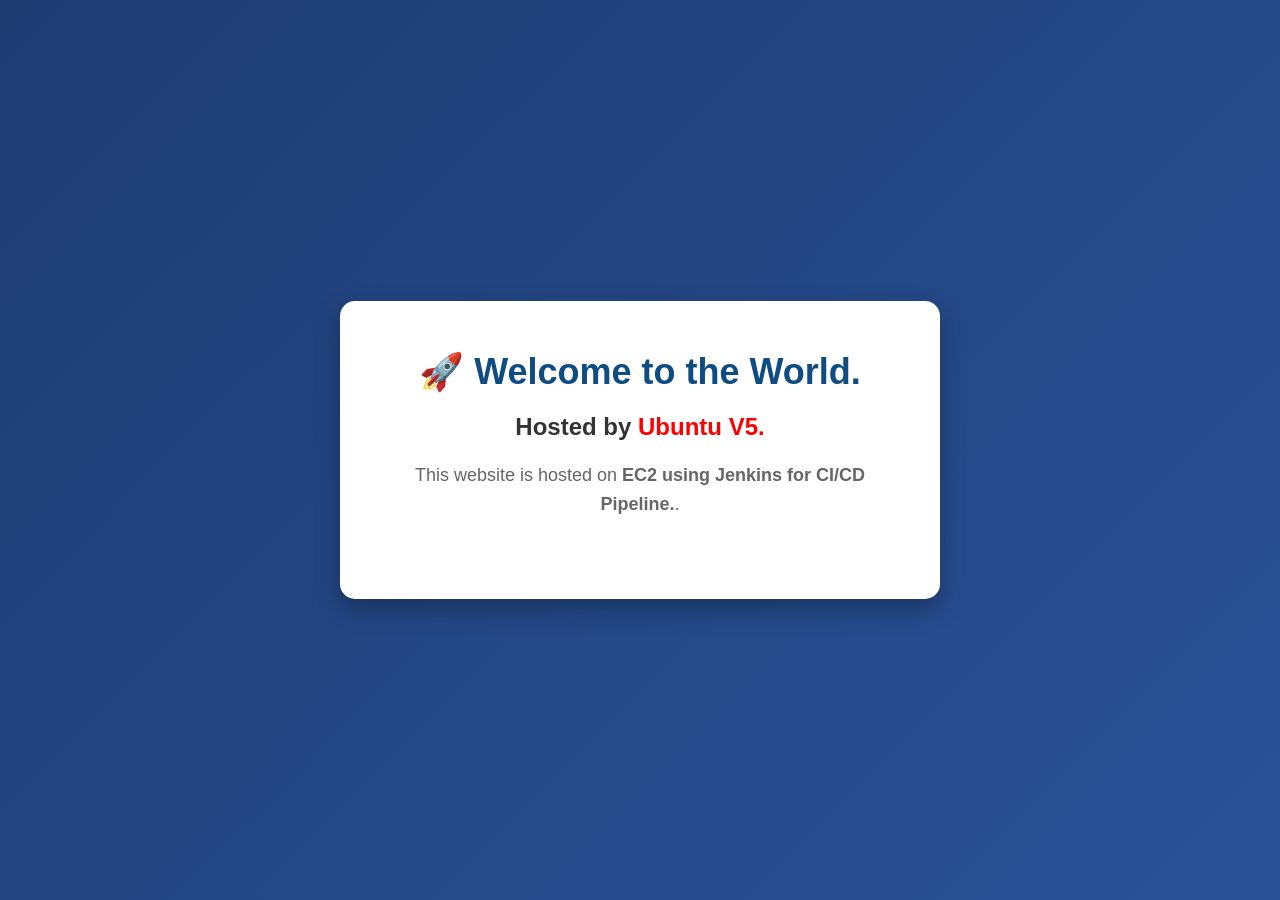
==== index.html @ b405474a "V5" ====
<!DOCTYPE html>
<html lang="en">
<head>
    <meta charset="UTF-8">
    <meta name="viewport" content="width=device-width, initial-scale=1.0">
    <title>Static Website</title>
    <link href="style.css" rel="stylesheet">
</head>

<body>

    <div class="container">
        <h1>🚀 Welcome to the World.</h1>

        <h2>Hosted by <span>Ubuntu V5.</span></h2>

        <p>
            This website is hosted on <strong>EC2 using Jenkins for CI/CD Pipeline.</strong>.
        </p>

    </div>

</body>
</html>
---- style.css ----
* {
    margin: 0;
    padding: 0;
    box-sizing: border-box;
}

body {
    font-family: Arial, Helvetica, sans-serif;
    background: linear-gradient(135deg, #1e3c72, #2a5298);
    height: 100vh;
    display: flex;
    justify-content: center;
    align-items: center;
}

.container {
    background: white;
    padding: 50px;
    width: 600px;
    border-radius: 15px;
    text-align: center;
    box-shadow: 0 10px 25px rgba(0,0,0,0.3);
}

h1 {
    color: #0f4c81;
    margin-bottom: 20px;
    font-size: 36px;
}

h2 {
    color: #333;
    margin-bottom: 20px;
}

span {
    color: #FF0000;
    font-weight: bold;
}

p {
    color: #666;
    font-size: 18px;
    margin-bottom: 30px;
    line-height: 1.6;
}
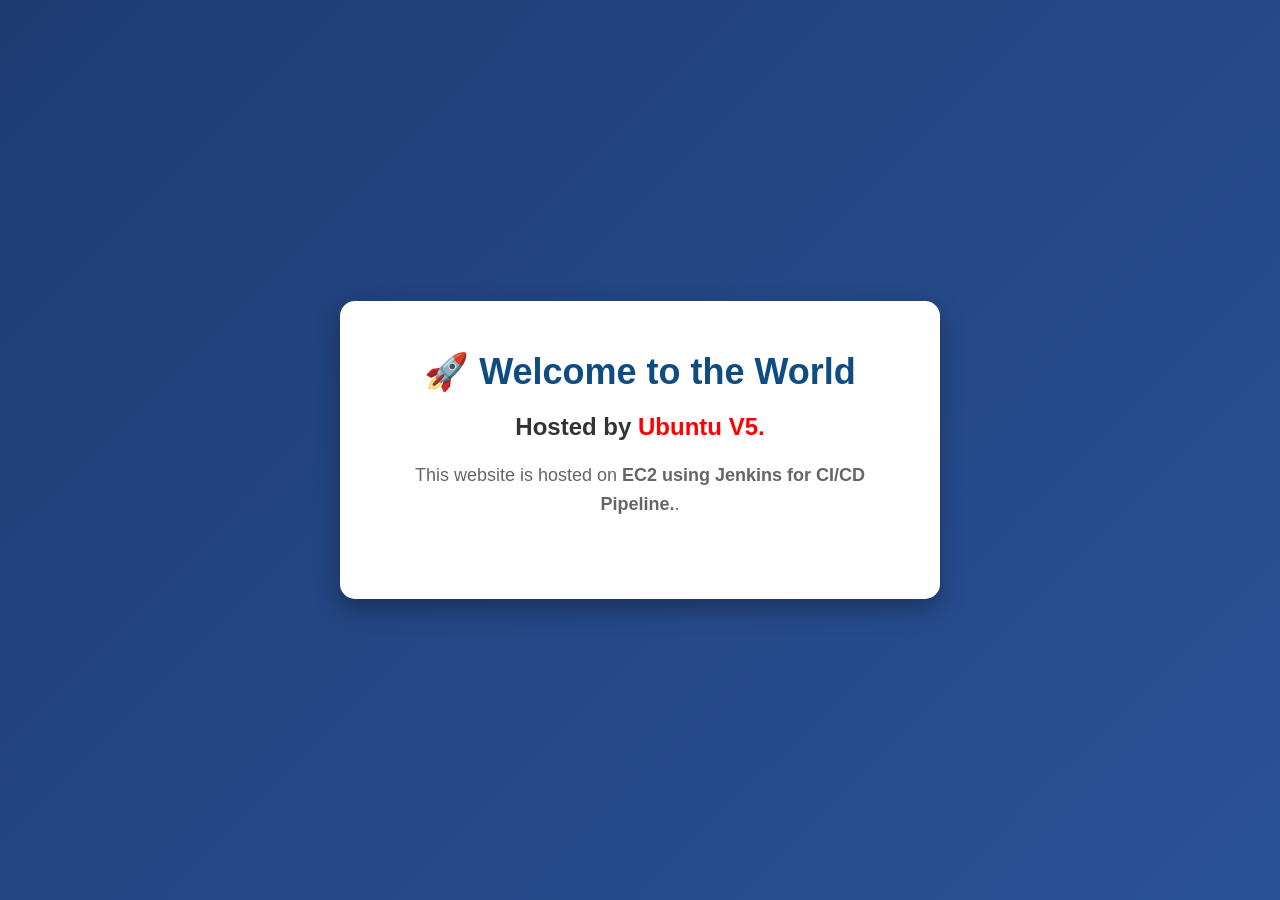
==== commit e62e2299: "nothing" ====
--- a/index.html
+++ b/index.html
@@ -10,7 +10,7 @@
 <body>
 
     <div class="container">
-        <h1>🚀 Welcome to the World.</h1>
+        <h1>🚀 Welcome to the World</h1>
 
         <h2>Hosted by <span>Ubuntu V5.</span></h2>
 
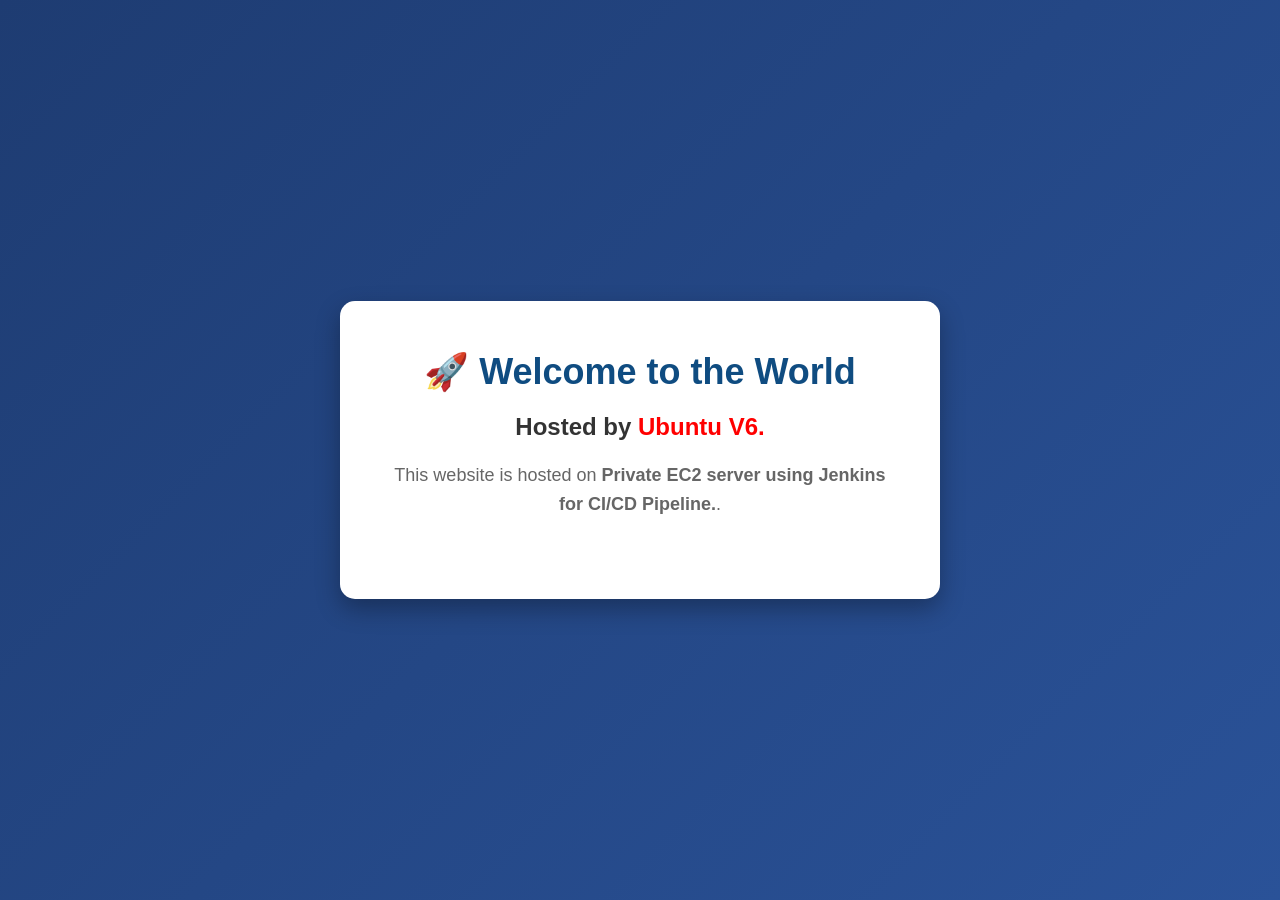
==== commit bac5559f: "EC2 private server" ====
--- a/index.html
+++ b/index.html
@@ -12,10 +12,10 @@
     <div class="container">
         <h1>🚀 Welcome to the World</h1>
 
-        <h2>Hosted by <span>Ubuntu V5.</span></h2>
+        <h2>Hosted by <span>Ubuntu V6.</span></h2>
 
         <p>
-            This website is hosted on <strong>EC2 using Jenkins for CI/CD Pipeline.</strong>.
+            This website is hosted on <strong>Private EC2 server using Jenkins for CI/CD Pipeline.</strong>.
         </p>
 
     </div>
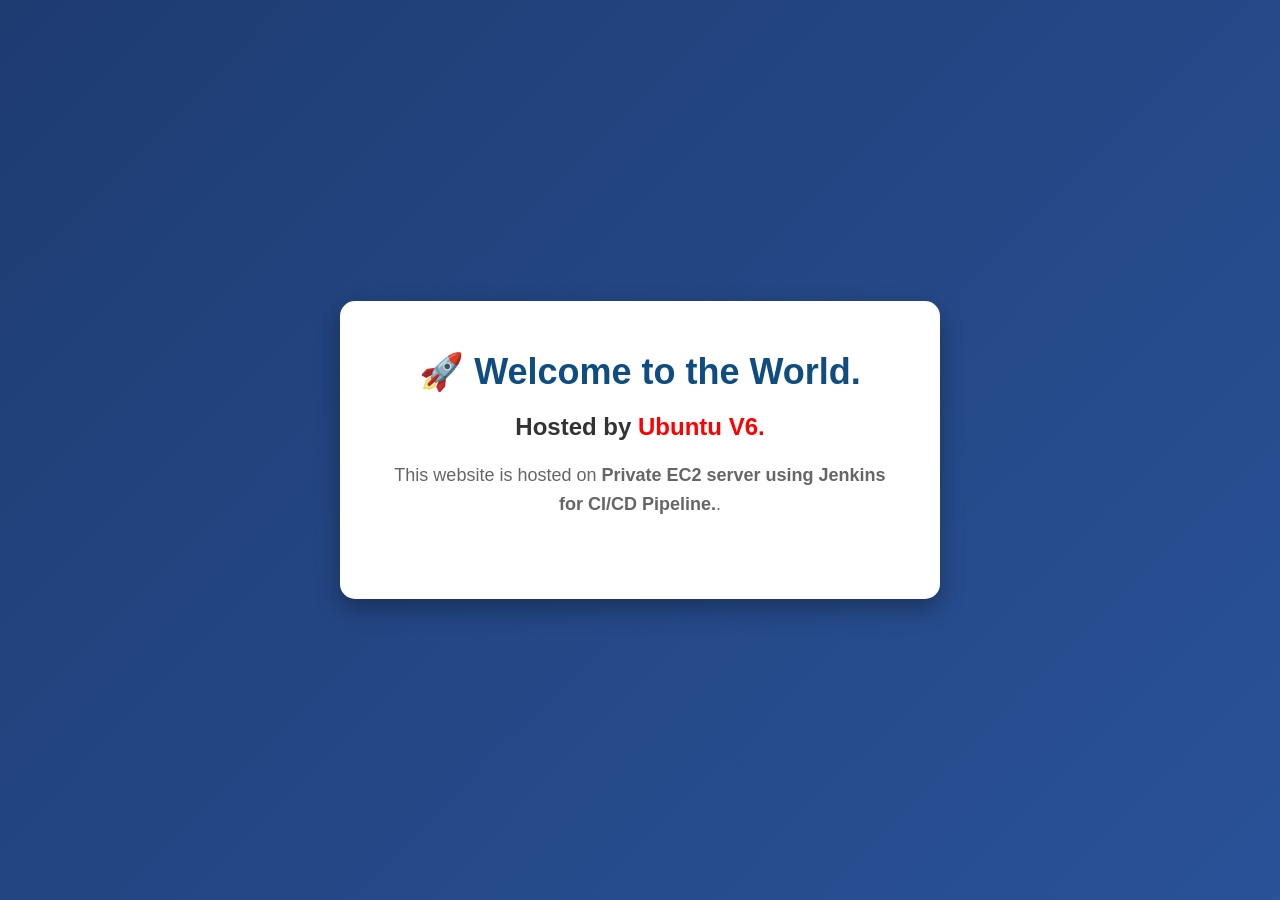
==== commit c552ef80: "Changes" ====
--- a/index.html
+++ b/index.html
@@ -10,7 +10,7 @@
 <body>
 
     <div class="container">
-        <h1>🚀 Welcome to the World</h1>
+        <h1>🚀 Welcome to the World.</h1>
 
         <h2>Hosted by <span>Ubuntu V6.</span></h2>
 
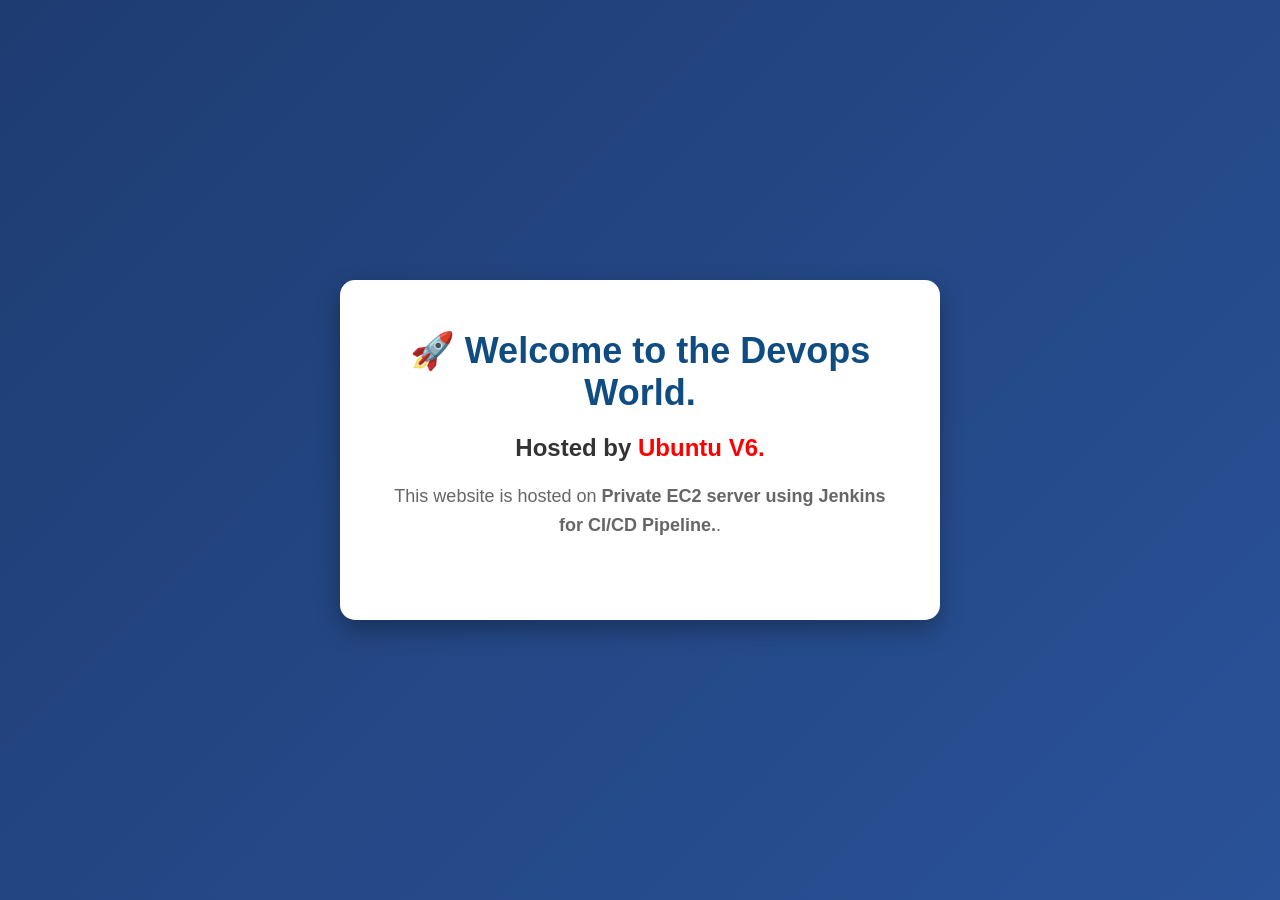
==== commit 950b3196: "Some changes" ====
--- a/index.html
+++ b/index.html
@@ -10,7 +10,7 @@
 <body>
 
     <div class="container">
-        <h1>🚀 Welcome to the World.</h1>
+        <h1>🚀 Welcome to the Devops World.</h1>
 
         <h2>Hosted by <span>Ubuntu V6.</span></h2>
 
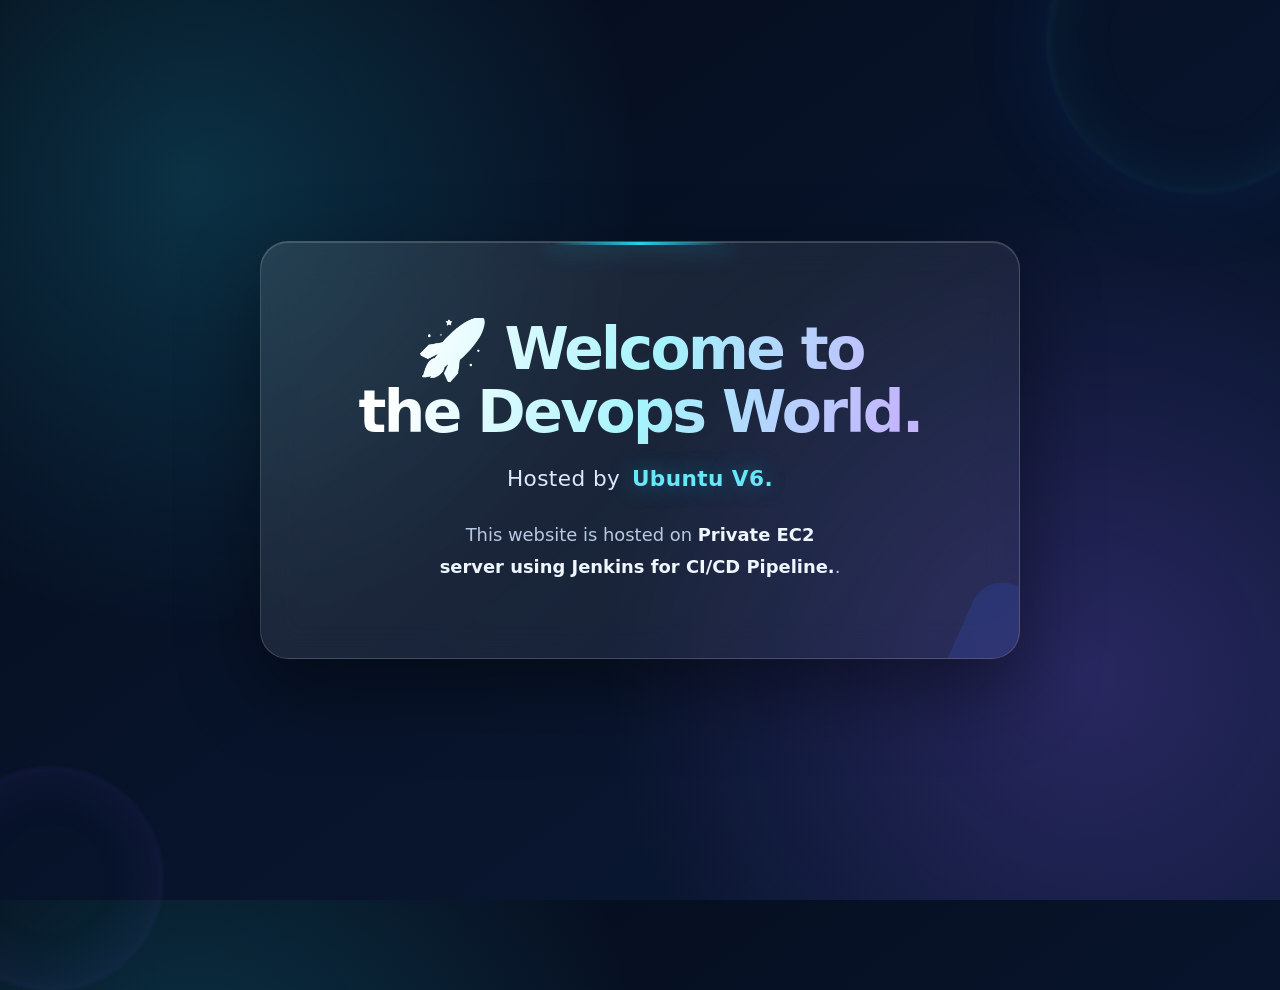
==== commit 0c4624d2: "Added some Style" ====
--- a/index.html
+++ b/index.html
@@ -4,7 +4,186 @@
     <meta charset="UTF-8">
     <meta name="viewport" content="width=device-width, initial-scale=1.0">
     <title>Static Website</title>
-    <link href="style.css" rel="stylesheet">
+    <style>
+        :root {
+            --navy: #071329;
+            --blue: #2563eb;
+            --cyan: #22d3ee;
+            --violet: #8b5cf6;
+            --text: #eaf2ff;
+            --muted: #b9c8e3;
+        }
+
+        * {
+            margin: 0;
+            padding: 0;
+            box-sizing: border-box;
+        }
+
+        body {
+            min-height: 100vh;
+            min-height: 100svh;
+            padding: 28px;
+            display: grid;
+            place-items: center;
+            overflow: hidden;
+            position: relative;
+            isolation: isolate;
+            font-family: Inter, ui-sans-serif, system-ui, -apple-system, BlinkMacSystemFont,
+                "Segoe UI", sans-serif;
+            color: var(--text);
+            background:
+                radial-gradient(circle at 15% 20%, rgba(34, 211, 238, 0.18), transparent 28rem),
+                radial-gradient(circle at 85% 75%, rgba(139, 92, 246, 0.24), transparent 30rem),
+                linear-gradient(145deg, #050b18 0%, var(--navy) 48%, #0b1935 100%);
+        }
+
+        body::before,
+        body::after {
+            content: "";
+            position: absolute;
+            z-index: -1;
+            border-radius: 50%;
+            filter: blur(2px);
+            animation: float 9s ease-in-out infinite;
+        }
+
+        body::before {
+            width: 300px;
+            height: 300px;
+            top: -110px;
+            right: -70px;
+            border: 1px solid rgba(34, 211, 238, 0.22);
+            box-shadow:
+                inset 0 0 70px rgba(34, 211, 238, 0.08),
+                0 0 90px rgba(37, 99, 235, 0.12);
+        }
+
+        body::after {
+            width: 220px;
+            height: 220px;
+            bottom: -90px;
+            left: -60px;
+            border: 1px solid rgba(139, 92, 246, 0.25);
+            box-shadow: inset 0 0 60px rgba(139, 92, 246, 0.1);
+            animation-delay: -4s;
+        }
+
+        .container {
+            width: min(100%, 760px);
+            position: relative;
+            padding: clamp(42px, 8vw, 76px) clamp(24px, 8vw, 72px);
+            overflow: hidden;
+            text-align: center;
+            background: linear-gradient(
+                135deg,
+                rgba(255, 255, 255, 0.11),
+                rgba(255, 255, 255, 0.045)
+            );
+            border: 1px solid rgba(255, 255, 255, 0.16);
+            border-radius: 28px;
+            box-shadow:
+                0 30px 80px rgba(0, 0, 0, 0.42),
+                inset 0 1px 0 rgba(255, 255, 255, 0.16);
+            backdrop-filter: blur(18px);
+            -webkit-backdrop-filter: blur(18px);
+        }
+
+        .container::before {
+            content: "";
+            width: 180px;
+            height: 3px;
+            position: absolute;
+            top: 0;
+            left: 50%;
+            transform: translateX(-50%);
+            background: linear-gradient(90deg, transparent, var(--cyan), transparent);
+            box-shadow: 0 0 24px rgba(34, 211, 238, 0.75);
+        }
+
+        .container::after {
+            content: "";
+            width: 130px;
+            height: 130px;
+            position: absolute;
+            right: -65px;
+            bottom: -65px;
+            border-radius: 32px;
+            transform: rotate(24deg);
+            background: linear-gradient(135deg, rgba(37, 99, 235, 0.18), rgba(139, 92, 246, 0.12));
+        }
+
+        h1 {
+            max-width: 650px;
+            margin: 0 auto 22px;
+            font-size: clamp(2rem, 6vw, 3.65rem);
+            font-weight: 800;
+            line-height: 1.08;
+            letter-spacing: -0.045em;
+            text-wrap: balance;
+            background: linear-gradient(105deg, #ffffff 12%, #a5f3fc 52%, #c4b5fd 92%);
+            -webkit-background-clip: text;
+            background-clip: text;
+            color: transparent;
+        }
+
+        h2 {
+            margin-bottom: 28px;
+            color: #dbeafe;
+            font-size: clamp(1.05rem, 3vw, 1.35rem);
+            font-weight: 500;
+            letter-spacing: 0.02em;
+        }
+
+        span {
+            display: inline-block;
+            margin-left: 0.2em;
+            color: #67e8f9;
+            font-weight: 750;
+            text-shadow: 0 0 24px rgba(34, 211, 238, 0.4);
+        }
+
+        p {
+            max-width: 590px;
+            margin: 0 auto;
+            color: var(--muted);
+            font-size: clamp(0.98rem, 2.5vw, 1.12rem);
+            line-height: 1.75;
+            text-wrap: balance;
+        }
+
+        strong {
+            color: #eef6ff;
+            font-weight: 650;
+        }
+
+        @keyframes float {
+            0%,
+            100% {
+                transform: translate3d(0, 0, 0);
+            }
+            50% {
+                transform: translate3d(0, 14px, 0);
+            }
+        }
+
+        @media (max-width: 520px) {
+            body {
+                padding: 18px;
+            }
+
+            .container {
+                border-radius: 22px;
+            }
+        }
+
+        @media (prefers-reduced-motion: reduce) {
+            body::before,
+            body::after {
+                animation: none;
+            }
+        }
+    </style>
 </head>
 
 <body>
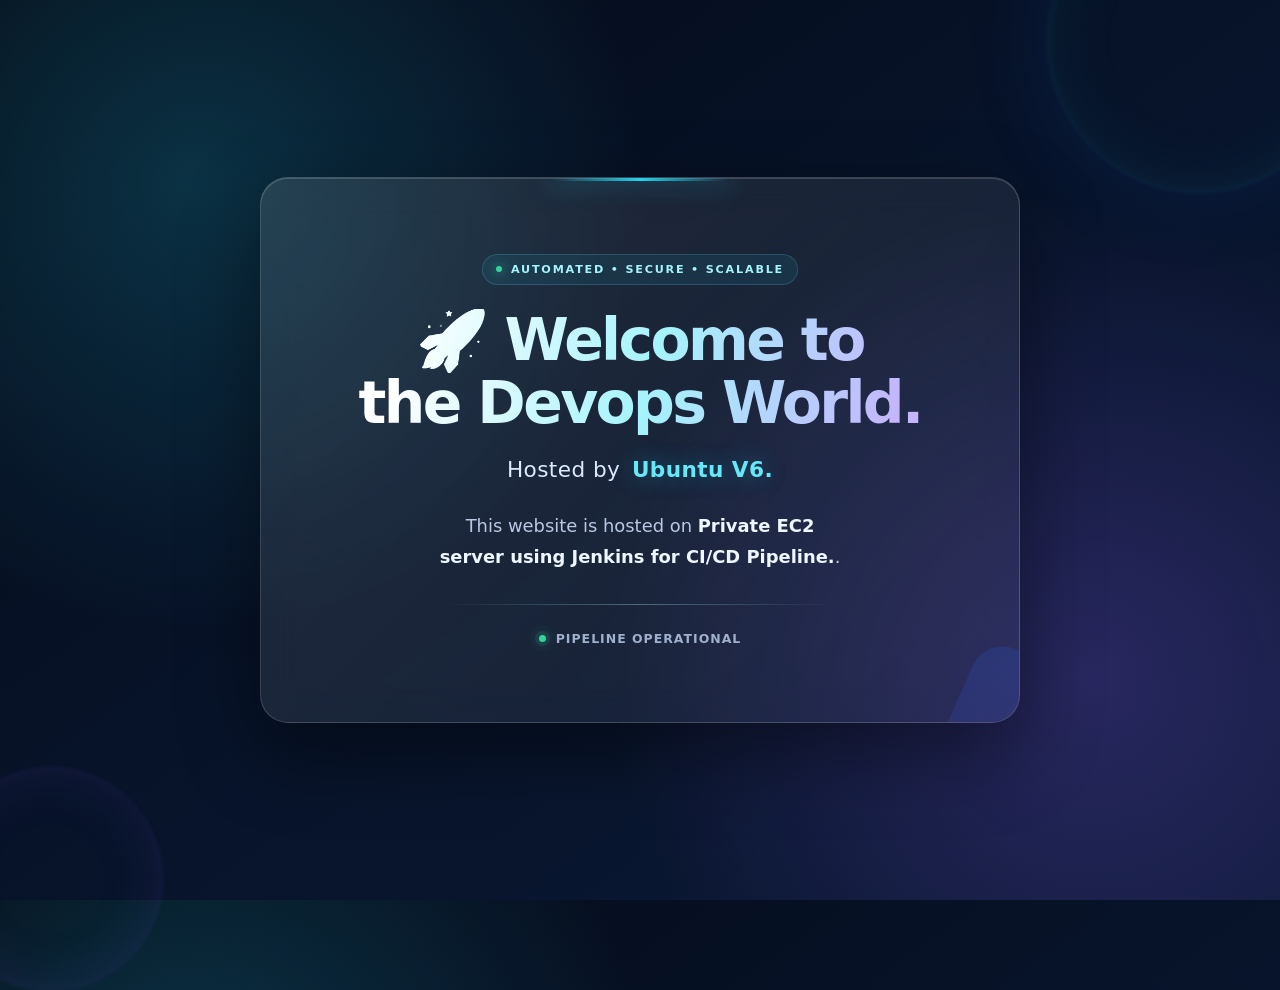
==== commit 6cba9f2d: "Style added" ====
--- a/index.html
+++ b/index.html
@@ -113,6 +113,31 @@
             background: linear-gradient(135deg, rgba(37, 99, 235, 0.18), rgba(139, 92, 246, 0.12));
         }
 
+        .eyebrow {
+            display: inline-flex;
+            align-items: center;
+            gap: 9px;
+            margin-bottom: 24px;
+            padding: 8px 13px;
+            color: #a5f3fc;
+            background: rgba(34, 211, 238, 0.08);
+            border: 1px solid rgba(103, 232, 249, 0.18);
+            border-radius: 999px;
+            font-size: 0.7rem;
+            font-weight: 700;
+            letter-spacing: 0.16em;
+            text-transform: uppercase;
+        }
+
+        .eyebrow::before {
+            content: "";
+            width: 6px;
+            height: 6px;
+            border-radius: 50%;
+            background: #34d399;
+            box-shadow: 0 0 12px rgba(52, 211, 153, 0.9);
+        }
+
         h1 {
             max-width: 650px;
             margin: 0 auto 22px;
@@ -157,6 +182,35 @@
             font-weight: 650;
         }
 
+        .divider {
+            width: min(100%, 390px);
+            height: 1px;
+            margin: 32px auto 22px;
+            border: 0;
+            background: linear-gradient(90deg, transparent, rgba(165, 243, 252, 0.35), transparent);
+        }
+
+        .status {
+            display: inline-flex;
+            align-items: center;
+            gap: 10px;
+            color: #9fb0cd;
+            font-size: 0.78rem;
+            font-weight: 600;
+            letter-spacing: 0.08em;
+            text-transform: uppercase;
+        }
+
+        .status::before {
+            content: "";
+            width: 7px;
+            height: 7px;
+            border-radius: 50%;
+            background: #34d399;
+            box-shadow: 0 0 0 4px rgba(52, 211, 153, 0.1), 0 0 14px rgba(52, 211, 153, 0.65);
+            animation: pulse 2.2s ease-in-out infinite;
+        }
+
         @keyframes float {
             0%,
             100% {
@@ -167,6 +221,13 @@
             }
         }
 
+        @keyframes pulse {
+            50% {
+                opacity: 0.45;
+                transform: scale(0.82);
+            }
+        }
+
         @media (max-width: 520px) {
             body {
                 padding: 18px;
@@ -179,7 +240,8 @@
 
         @media (prefers-reduced-motion: reduce) {
             body::before,
-            body::after {
+            body::after,
+            .status::before {
                 animation: none;
             }
         }
@@ -189,6 +251,8 @@
 <body>
 
     <div class="container">
+        <div class="eyebrow">Automated • Secure • Scalable</div>
+
         <h1>🚀 Welcome to the Devops World.</h1>
 
         <h2>Hosted by <span>Ubuntu V6.</span></h2>
@@ -197,6 +261,9 @@
             This website is hosted on <strong>Private EC2 server using Jenkins for CI/CD Pipeline.</strong>.
         </p>
 
+        <hr class="divider">
+
+        <div class="status">Pipeline operational</div>
     </div>
 
 </body>
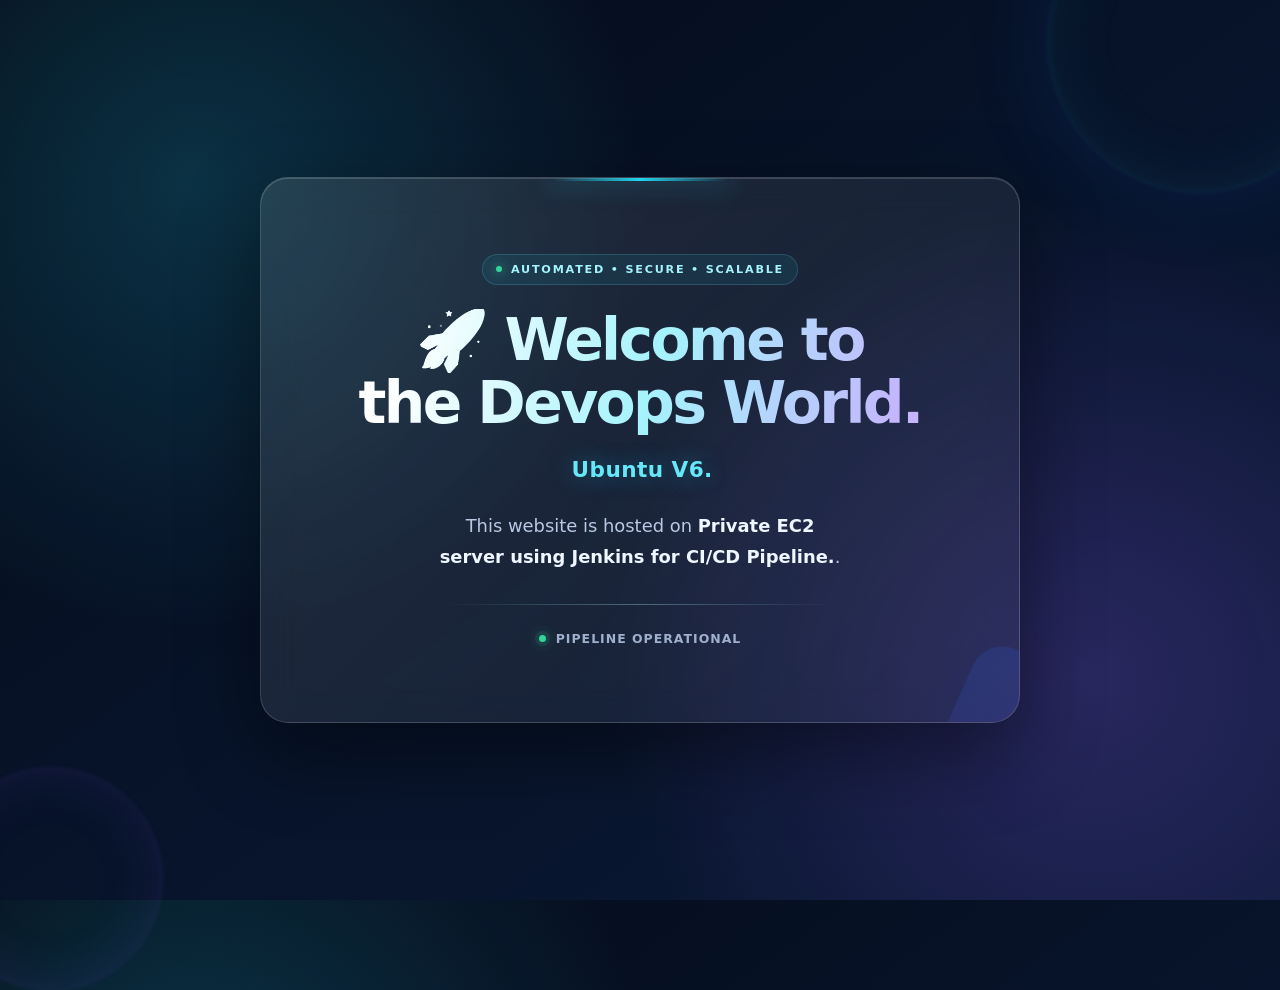
==== commit 28006aba: "Changes" ====
--- a/index.html
+++ b/index.html
@@ -255,7 +255,7 @@
 
         <h1>🚀 Welcome to the Devops World.</h1>
 
-        <h2>Hosted by <span>Ubuntu V6.</span></h2>
+        <h2><span>Ubuntu V6.</span></h2>
 
         <p>
             This website is hosted on <strong>Private EC2 server using Jenkins for CI/CD Pipeline.</strong>.
